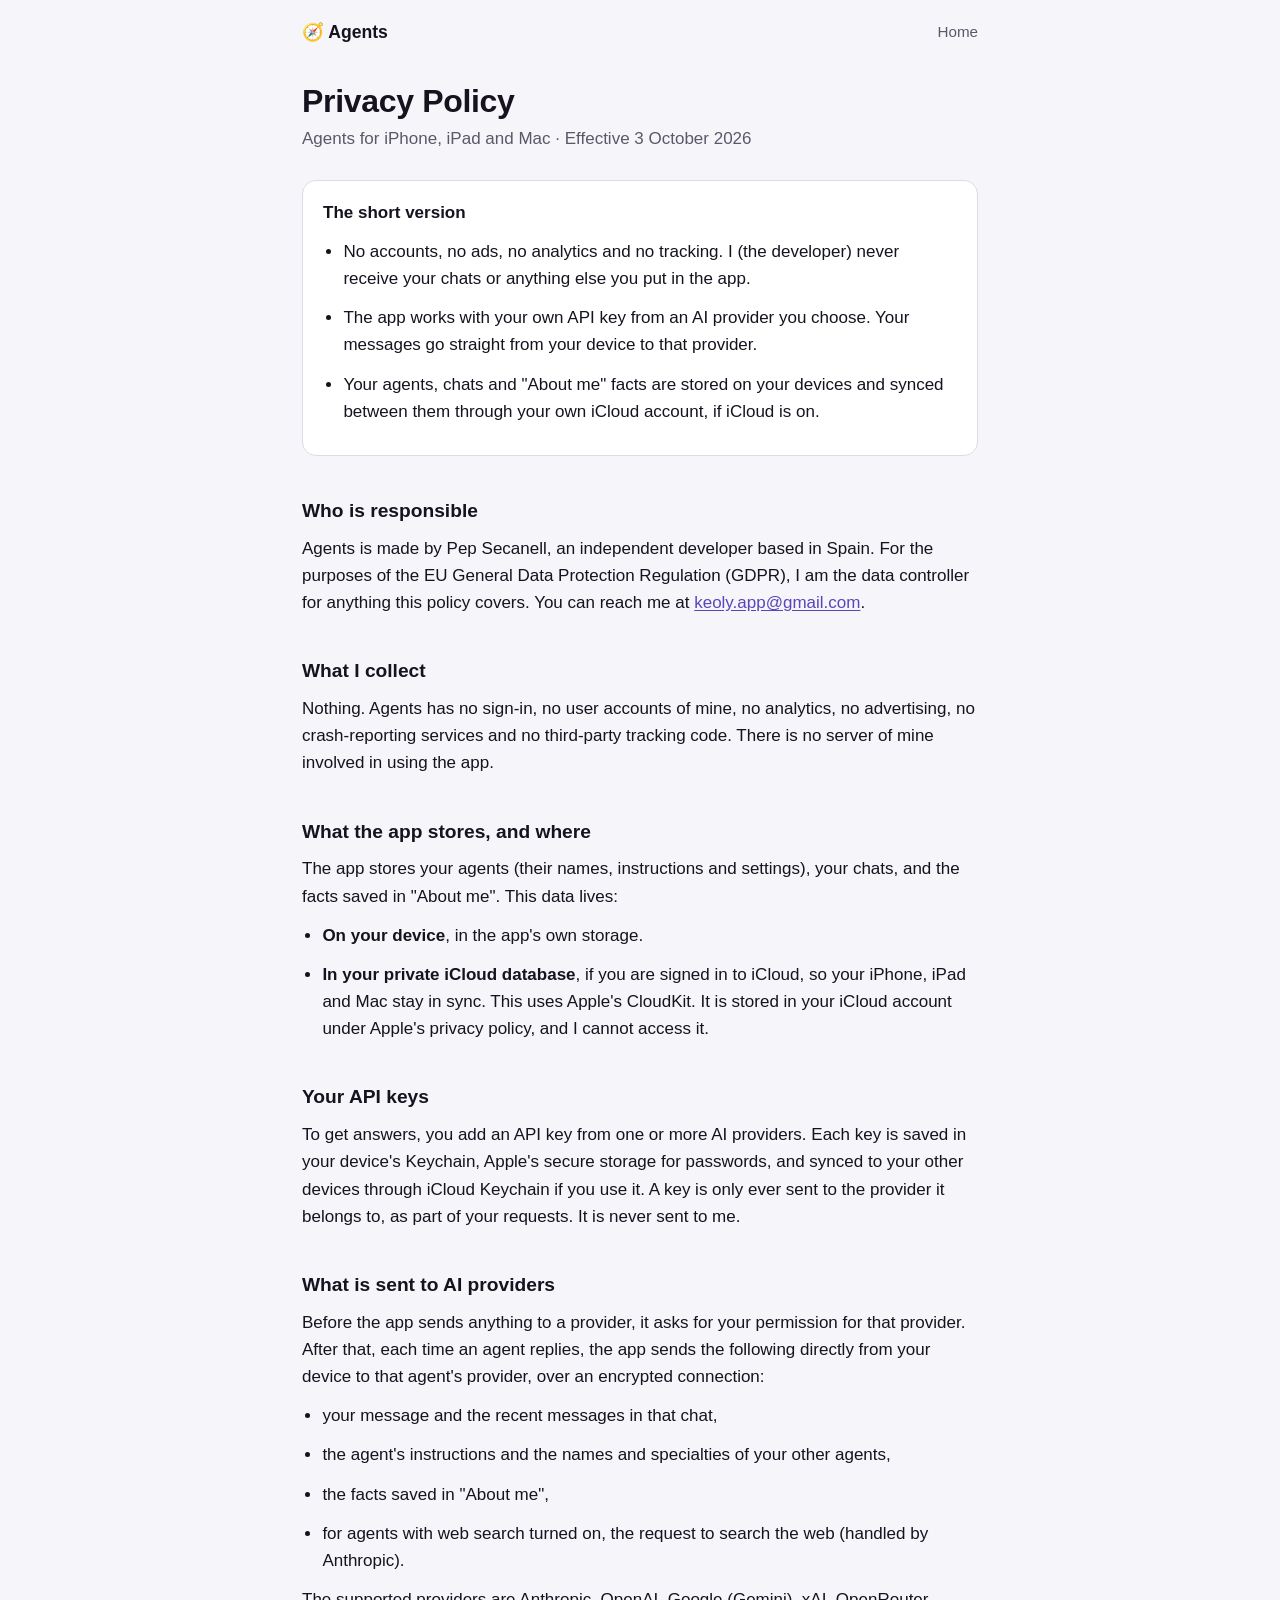
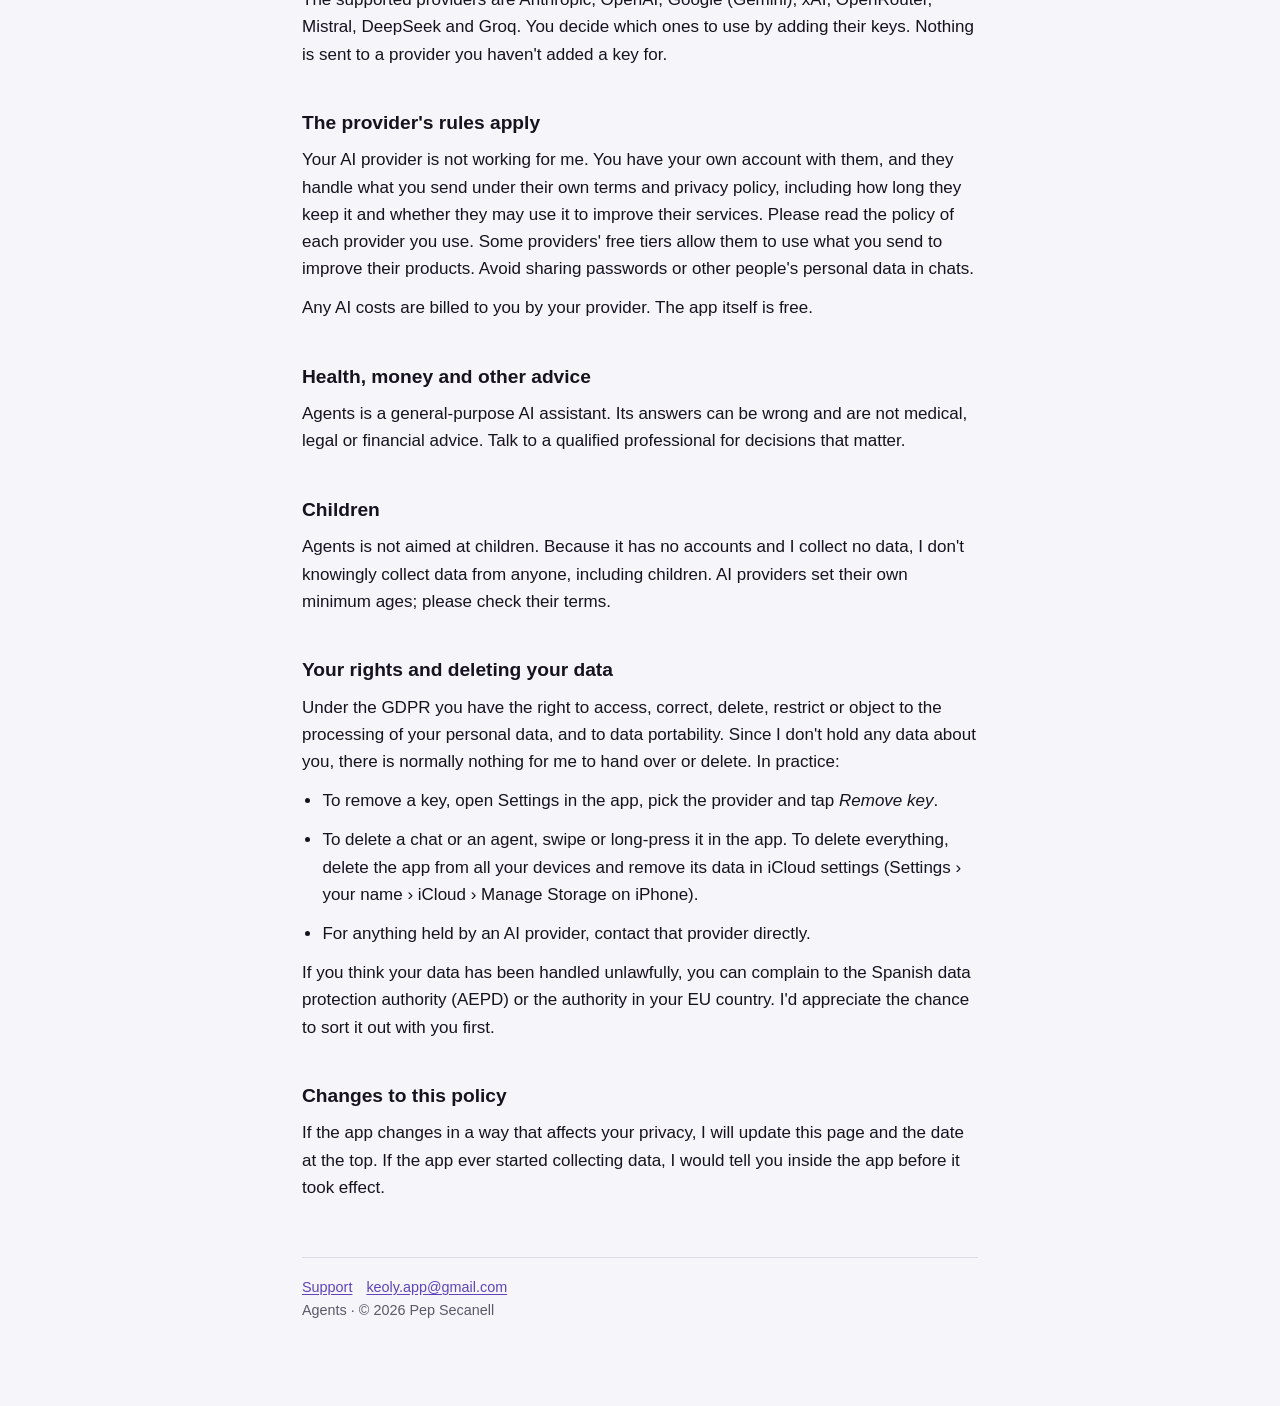
==== apps/Agents/site/public/privacy.html @ 81423b4e "Agents: any provider's API key, team-building main agent (Chief), chat message actions, App Store li" ====
<!DOCTYPE html>
<html lang="en">
<head>
<meta charset="utf-8">
<meta name="viewport" content="width=device-width, initial-scale=1">
<title>Privacy Policy · Agents</title>
<meta name="description" content="Privacy policy for the Agents app for iPhone, iPad and Mac by Pep Secanell.">
<style>
  :root { --ground:#F6F5FA; --ink:#16131F; --muted:#5B5868; --accent:#5B45B8; --line:#DEDAEA; --card:#FFFFFF; }
  * { box-sizing:border-box; }
  html { -webkit-text-size-adjust:100%; }
  body { margin:0; background:var(--ground); color:var(--ink);
         font:17px/1.6 -apple-system, BlinkMacSystemFont, "SF Pro Text", "Segoe UI", Roboto, "Helvetica Neue", Arial, sans-serif; }
  main { max-width:720px; margin:0 auto; padding:36px 22px 72px; }
  header p { color:var(--muted); margin:4px 0 0; }
  h1 { font-size:2rem; line-height:1.2; margin:0; letter-spacing:-0.01em; }
  h2 { font-size:1.2rem; margin:40px 0 8px; }
  p, li { margin:0 0 12px; }
  ul { padding-left:1.2em; margin:0 0 12px; }
  a { color:var(--accent); text-underline-offset:2px; }
  .summary { background:var(--card); border:1px solid var(--line); border-radius:14px; padding:18px 20px; margin:28px 0 8px; }
  .summary ul:last-child { margin-bottom:0; }
  footer { margin-top:56px; padding-top:18px; border-top:1px solid var(--line); color:var(--muted); font-size:0.9rem; }
  footer a { margin-right:14px; }
  .topbar { max-width:720px; margin:0 auto; padding:18px 22px 0; display:flex; align-items:center; justify-content:space-between; }
  .topbar a.home { color:var(--ink); text-decoration:none; font-weight:600; font-size:1.1rem; }
  .topbar a.back { color:var(--muted); font-size:.95rem; text-decoration:none; }
  a:focus-visible { outline:2px solid var(--accent); outline-offset:3px; border-radius:4px; }
  @media (prefers-color-scheme: dark) { :root { --ground:#100E17; --ink:#ECEAF3; --muted:#A9A5B8; --accent:#A996F2; --line:#2B2838; --card:#1A1724; } }
</style>
</head>
<body>
<header class="topbar">
  <a class="home" href="/">🧭 Agents</a>
  <a class="back" href="/">Home</a>
</header>
<main>
  <header>
    <h1>Privacy Policy</h1>
    <p>Agents for iPhone, iPad and Mac · Effective 3 October 2026</p>
  </header>

  <div class="summary">
    <p><strong>The short version</strong></p>
    <ul>
      <li>No accounts, no ads, no analytics and no tracking. I (the developer) never receive your chats or anything else you put in the app.</li>
      <li>The app works with your own API key from an AI provider you choose. Your messages go straight from your device to that provider.</li>
      <li>Your agents, chats and "About me" facts are stored on your devices and synced between them through your own iCloud account, if iCloud is on.</li>
    </ul>
  </div>

  <h2>Who is responsible</h2>
  <p>Agents is made by Pep Secanell, an independent developer based in Spain. For the purposes of the EU General Data Protection Regulation (GDPR), I am the data controller for anything this policy covers. You can reach me at <a href="mailto:keoly.app@gmail.com">keoly.app@gmail.com</a>.</p>

  <h2>What I collect</h2>
  <p>Nothing. Agents has no sign-in, no user accounts of mine, no analytics, no advertising, no crash-reporting services and no third-party tracking code. There is no server of mine involved in using the app.</p>

  <h2>What the app stores, and where</h2>
  <p>The app stores your agents (their names, instructions and settings), your chats, and the facts saved in "About me". This data lives:</p>
  <ul>
    <li><strong>On your device</strong>, in the app's own storage.</li>
    <li><strong>In your private iCloud database</strong>, if you are signed in to iCloud, so your iPhone, iPad and Mac stay in sync. This uses Apple's CloudKit. It is stored in your iCloud account under Apple's privacy policy, and I cannot access it.</li>
  </ul>

  <h2>Your API keys</h2>
  <p>To get answers, you add an API key from one or more AI providers. Each key is saved in your device's Keychain, Apple's secure storage for passwords, and synced to your other devices through iCloud Keychain if you use it. A key is only ever sent to the provider it belongs to, as part of your requests. It is never sent to me.</p>

  <h2>What is sent to AI providers</h2>
  <p>Before the app sends anything to a provider, it asks for your permission for that provider. After that, each time an agent replies, the app sends the following directly from your device to that agent's provider, over an encrypted connection:</p>
  <ul>
    <li>your message and the recent messages in that chat,</li>
    <li>the agent's instructions and the names and specialties of your other agents,</li>
    <li>the facts saved in "About me",</li>
    <li>for agents with web search turned on, the request to search the web (handled by Anthropic).</li>
  </ul>
  <p>The supported providers are Anthropic, OpenAI, Google (Gemini), xAI, OpenRouter, Mistral, DeepSeek and Groq. You decide which ones to use by adding their keys. Nothing is sent to a provider you haven't added a key for.</p>

  <h2>The provider's rules apply</h2>
  <p>Your AI provider is not working for me. You have your own account with them, and they handle what you send under their own terms and privacy policy, including how long they keep it and whether they may use it to improve their services. Please read the policy of each provider you use. Some providers' free tiers allow them to use what you send to improve their products. Avoid sharing passwords or other people's personal data in chats.</p>
  <p>Any AI costs are billed to you by your provider. The app itself is free.</p>

  <h2>Health, money and other advice</h2>
  <p>Agents is a general-purpose AI assistant. Its answers can be wrong and are not medical, legal or financial advice. Talk to a qualified professional for decisions that matter.</p>

  <h2>Children</h2>
  <p>Agents is not aimed at children. Because it has no accounts and I collect no data, I don't knowingly collect data from anyone, including children. AI providers set their own minimum ages; please check their terms.</p>

  <h2>Your rights and deleting your data</h2>
  <p>Under the GDPR you have the right to access, correct, delete, restrict or object to the processing of your personal data, and to data portability. Since I don't hold any data about you, there is normally nothing for me to hand over or delete. In practice:</p>
  <ul>
    <li>To remove a key, open Settings in the app, pick the provider and tap <em>Remove key</em>.</li>
    <li>To delete a chat or an agent, swipe or long-press it in the app. To delete everything, delete the app from all your devices and remove its data in iCloud settings (Settings › your name › iCloud › Manage Storage on iPhone).</li>
    <li>For anything held by an AI provider, contact that provider directly.</li>
  </ul>
  <p>If you think your data has been handled unlawfully, you can complain to the Spanish data protection authority (AEPD) or the authority in your EU country. I'd appreciate the chance to sort it out with you first.</p>

  <h2>Changes to this policy</h2>
  <p>If the app changes in a way that affects your privacy, I will update this page and the date at the top. If the app ever started collecting data, I would tell you inside the app before it took effect.</p>

  <footer>
    <a href="/support.html">Support</a><a href="mailto:keoly.app@gmail.com">keoly.app@gmail.com</a>
    <p>Agents · © 2026 Pep Secanell</p>
  </footer>
</main>
</body>
</html>
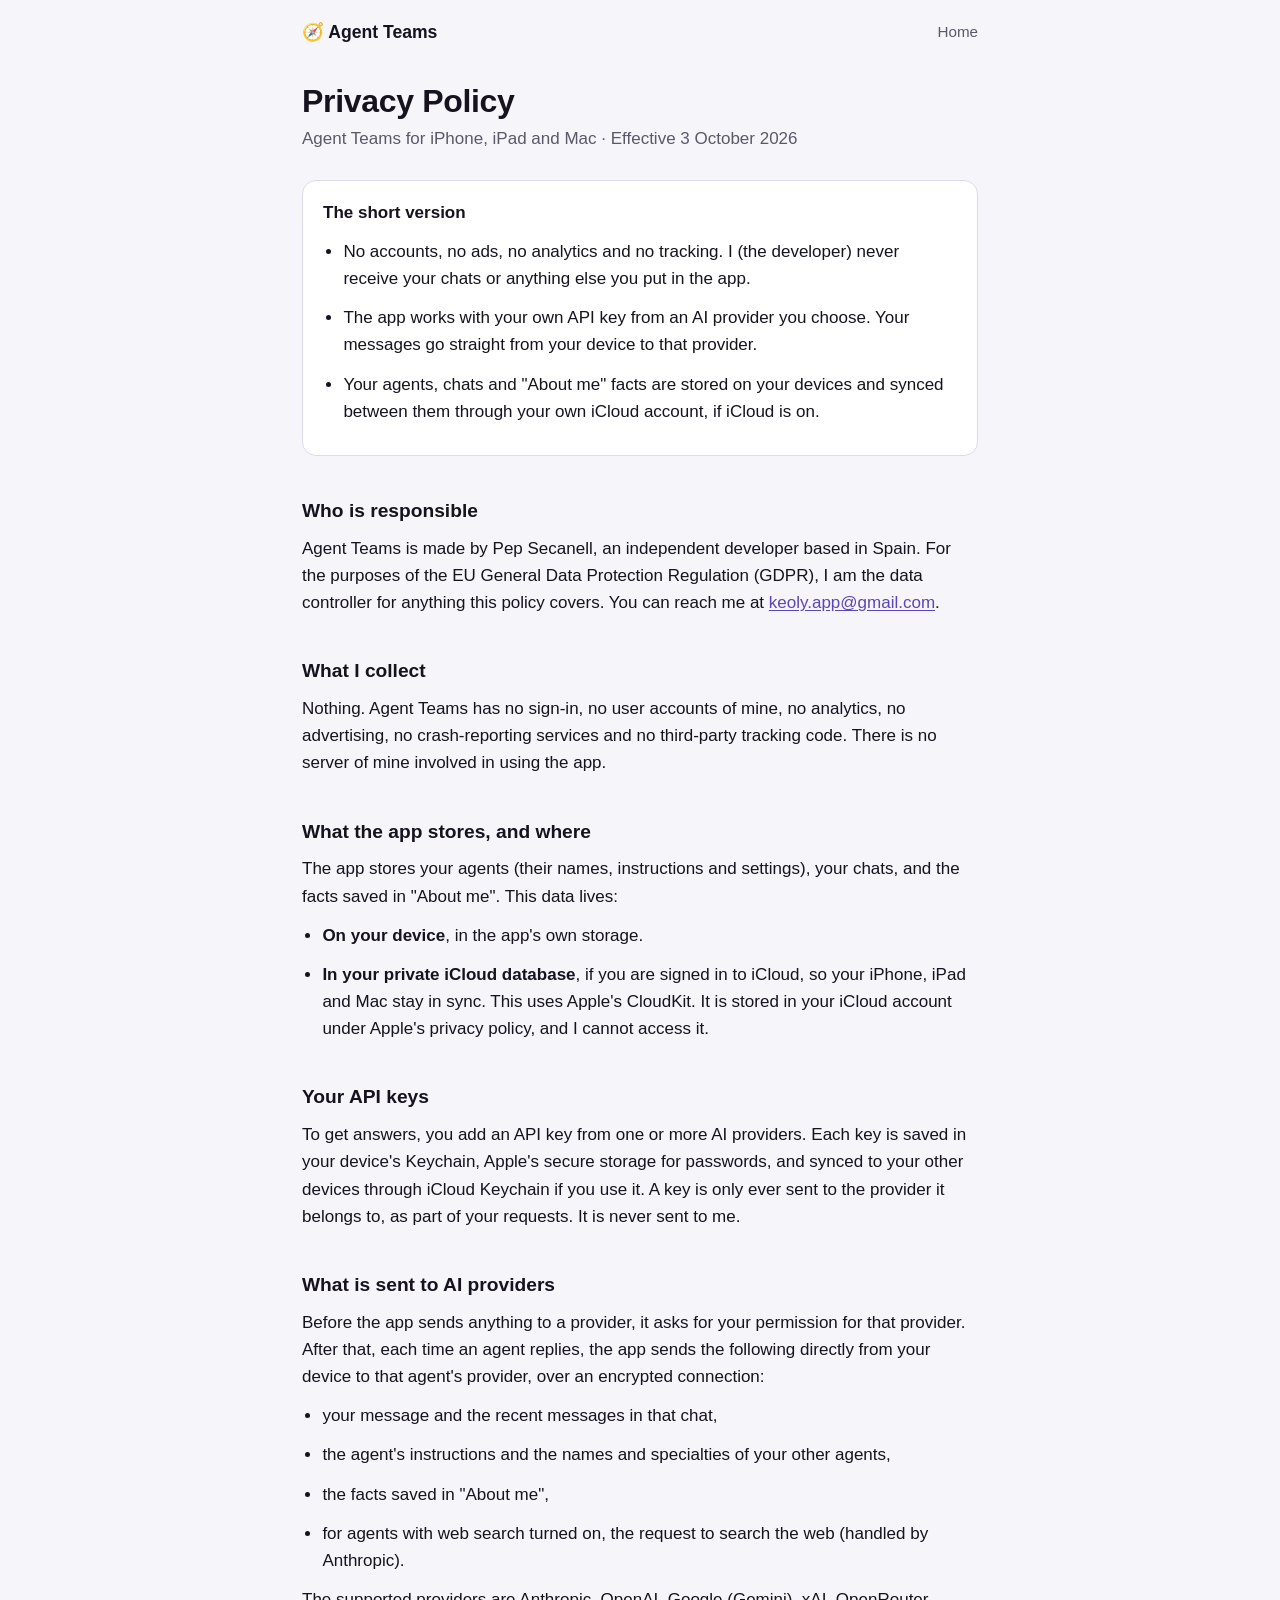
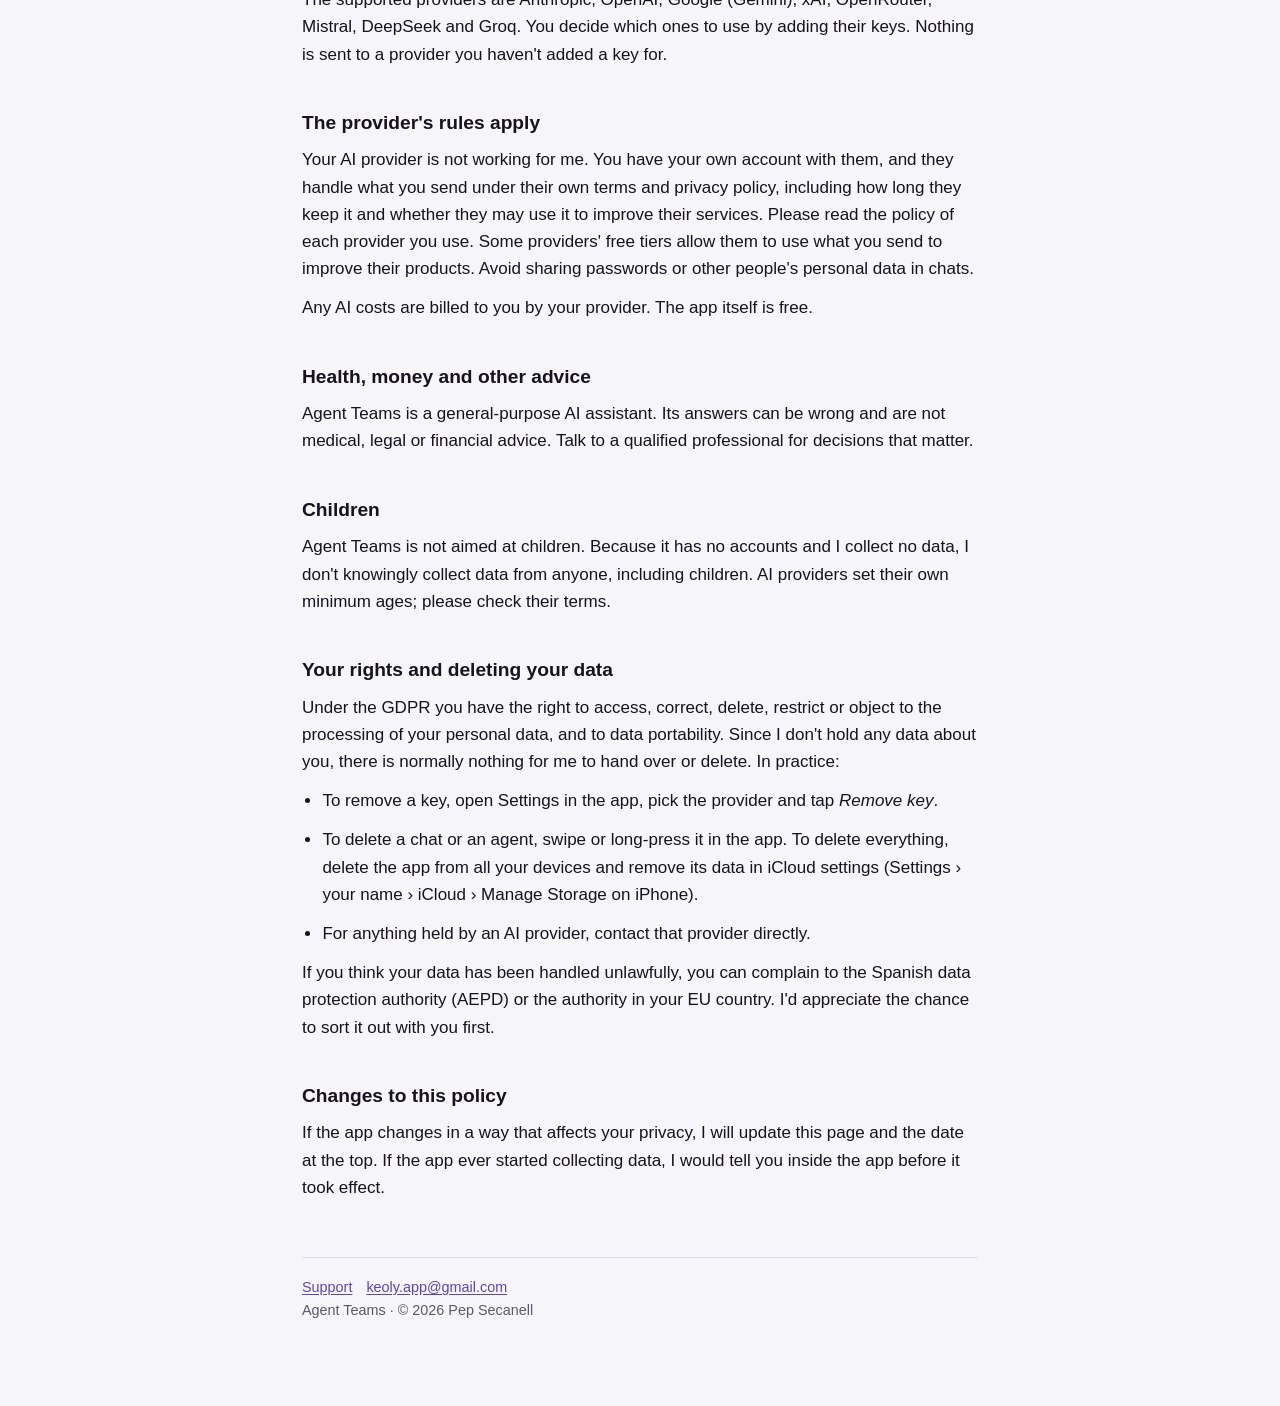
==== commit 65af56aa: "Agents: rename to Agent Teams Co-Authored-By: Claude Opus 5.5 <noreply@anthropic.com>" ====
--- a/apps/Agents/site/public/privacy.html
+++ b/apps/Agents/site/public/privacy.html
@@ -3,8 +3,8 @@
 <head>
 <meta charset="utf-8">
 <meta name="viewport" content="width=device-width, initial-scale=1">
-<title>Privacy Policy · Agents</title>
-<meta name="description" content="Privacy policy for the Agents app for iPhone, iPad and Mac by Pep Secanell.">
+<title>Privacy Policy · Agent Teams</title>
+<meta name="description" content="Privacy policy for the Agent Teams app for iPhone, iPad and Mac by Pep Secanell.">
 <style>
   :root { --ground:#F6F5FA; --ink:#16131F; --muted:#5B5868; --accent:#5B45B8; --line:#DEDAEA; --card:#FFFFFF; }
   * { box-sizing:border-box; }
@@ -31,13 +31,13 @@
 </head>
 <body>
 <header class="topbar">
-  <a class="home" href="/">🧭 Agents</a>
+  <a class="home" href="/">🧭 Agent Teams</a>
   <a class="back" href="/">Home</a>
 </header>
 <main>
   <header>
     <h1>Privacy Policy</h1>
-    <p>Agents for iPhone, iPad and Mac · Effective 3 October 2026</p>
+    <p>Agent Teams for iPhone, iPad and Mac · Effective 3 October 2026</p>
   </header>
 
   <div class="summary">
@@ -50,10 +50,10 @@
   </div>
 
   <h2>Who is responsible</h2>
-  <p>Agents is made by Pep Secanell, an independent developer based in Spain. For the purposes of the EU General Data Protection Regulation (GDPR), I am the data controller for anything this policy covers. You can reach me at <a href="mailto:keoly.app@gmail.com">keoly.app@gmail.com</a>.</p>
+  <p>Agent Teams is made by Pep Secanell, an independent developer based in Spain. For the purposes of the EU General Data Protection Regulation (GDPR), I am the data controller for anything this policy covers. You can reach me at <a href="mailto:keoly.app@gmail.com">keoly.app@gmail.com</a>.</p>
 
   <h2>What I collect</h2>
-  <p>Nothing. Agents has no sign-in, no user accounts of mine, no analytics, no advertising, no crash-reporting services and no third-party tracking code. There is no server of mine involved in using the app.</p>
+  <p>Nothing. Agent Teams has no sign-in, no user accounts of mine, no analytics, no advertising, no crash-reporting services and no third-party tracking code. There is no server of mine involved in using the app.</p>
 
   <h2>What the app stores, and where</h2>
   <p>The app stores your agents (their names, instructions and settings), your chats, and the facts saved in "About me". This data lives:</p>
@@ -80,10 +80,10 @@
   <p>Any AI costs are billed to you by your provider. The app itself is free.</p>
 
   <h2>Health, money and other advice</h2>
-  <p>Agents is a general-purpose AI assistant. Its answers can be wrong and are not medical, legal or financial advice. Talk to a qualified professional for decisions that matter.</p>
+  <p>Agent Teams is a general-purpose AI assistant. Its answers can be wrong and are not medical, legal or financial advice. Talk to a qualified professional for decisions that matter.</p>
 
   <h2>Children</h2>
-  <p>Agents is not aimed at children. Because it has no accounts and I collect no data, I don't knowingly collect data from anyone, including children. AI providers set their own minimum ages; please check their terms.</p>
+  <p>Agent Teams is not aimed at children. Because it has no accounts and I collect no data, I don't knowingly collect data from anyone, including children. AI providers set their own minimum ages; please check their terms.</p>
 
   <h2>Your rights and deleting your data</h2>
   <p>Under the GDPR you have the right to access, correct, delete, restrict or object to the processing of your personal data, and to data portability. Since I don't hold any data about you, there is normally nothing for me to hand over or delete. In practice:</p>
@@ -99,7 +99,7 @@
 
   <footer>
     <a href="/support.html">Support</a><a href="mailto:keoly.app@gmail.com">keoly.app@gmail.com</a>
-    <p>Agents · © 2026 Pep Secanell</p>
+    <p>Agent Teams · © 2026 Pep Secanell</p>
   </footer>
 </main>
 </body>
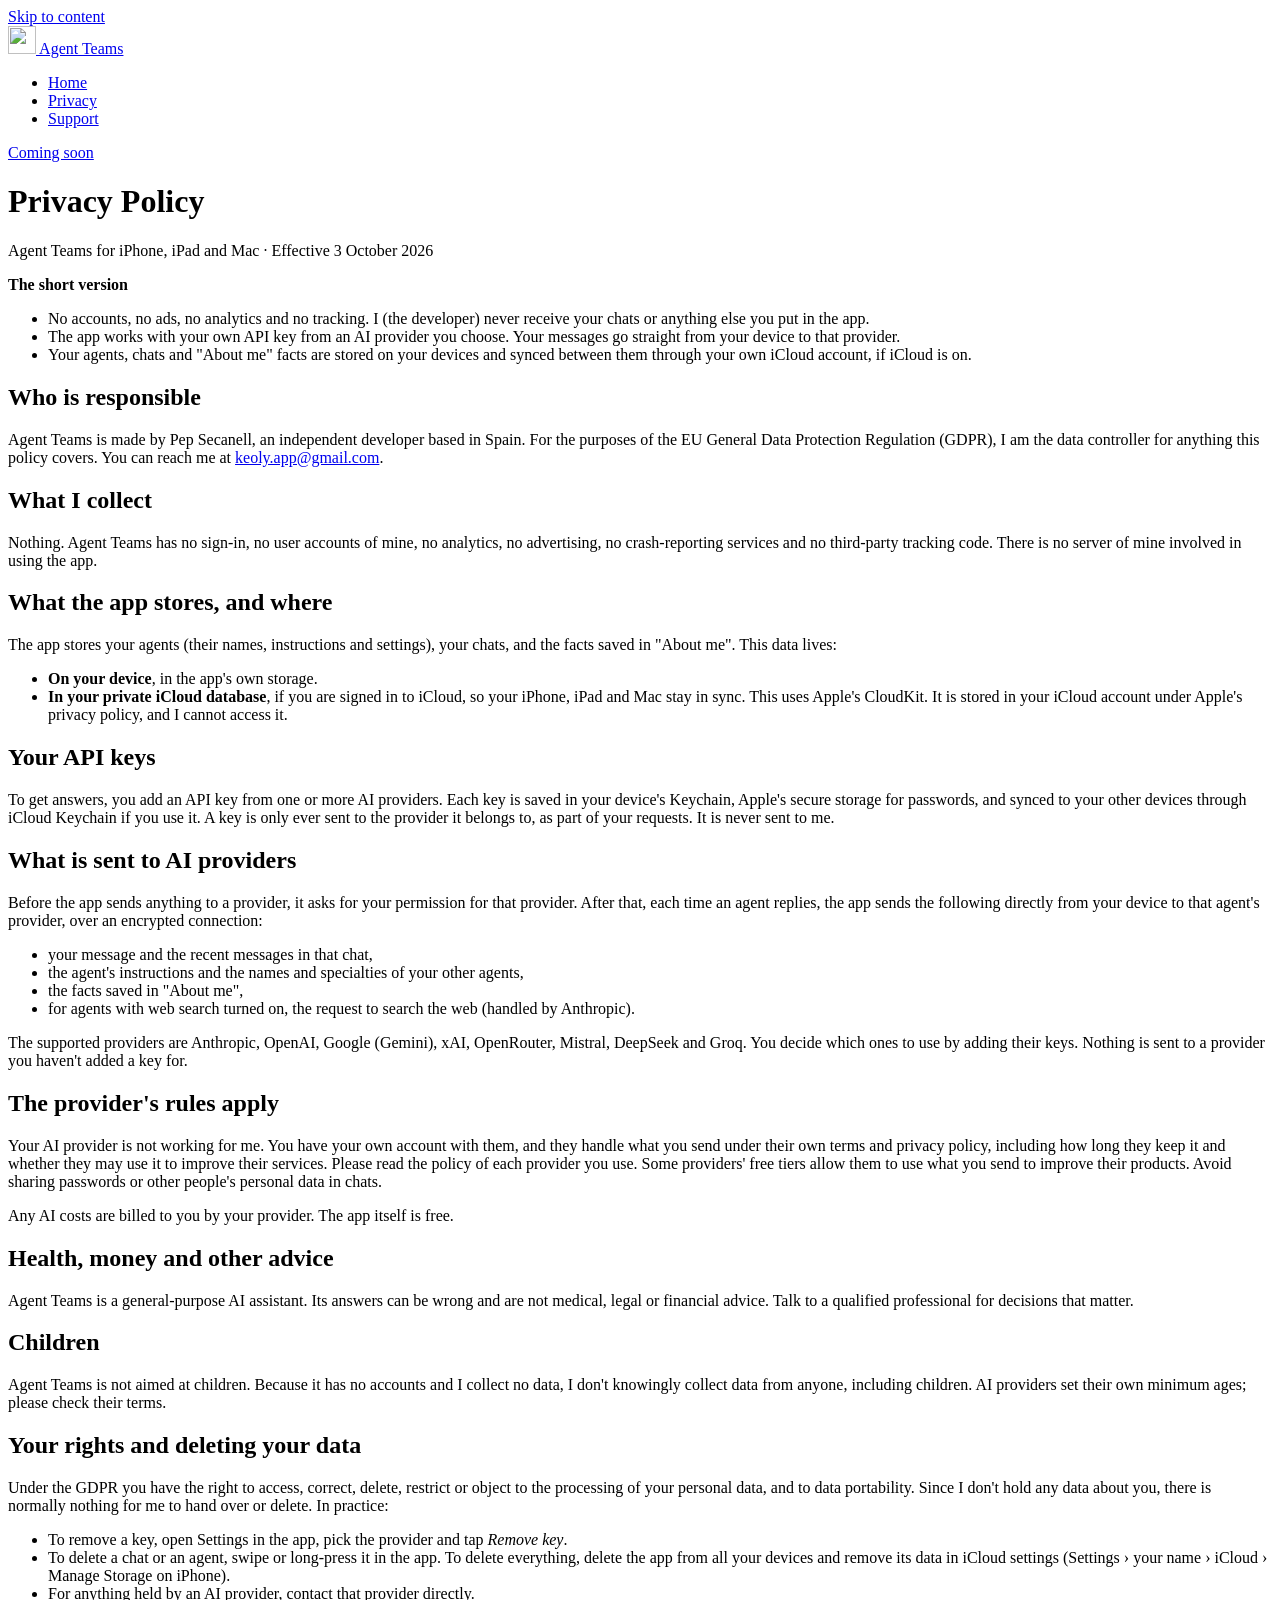
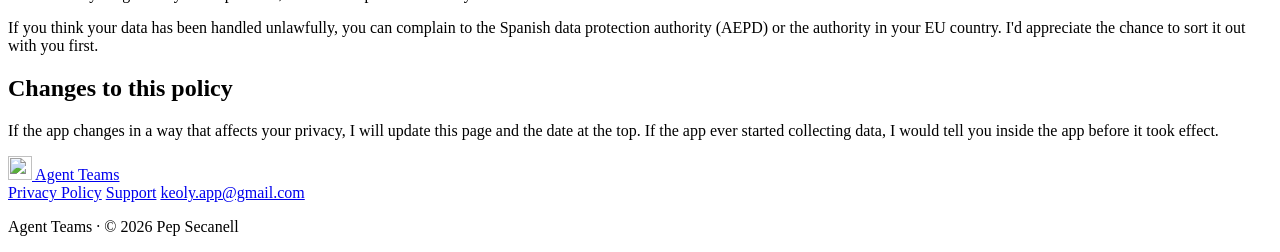
==== commit 8d56335d: "Agent Teams: redesigned website Co-Authored-By: Claude Opus 5.5 <noreply@anthropic.com>" ====
--- a/apps/Agents/site/public/privacy.html
+++ b/apps/Agents/site/public/privacy.html
@@ -2,105 +2,117 @@
 <html lang="en">
 <head>
 <meta charset="utf-8">
-<meta name="viewport" content="width=device-width, initial-scale=1">
+<meta name="viewport" content="width=device-width, initial-scale=1, viewport-fit=cover">
 <title>Privacy Policy · Agent Teams</title>
 <meta name="description" content="Privacy policy for the Agent Teams app for iPhone, iPad and Mac by Pep Secanell.">
-<style>
-  :root { --ground:#F6F5FA; --ink:#16131F; --muted:#5B5868; --accent:#5B45B8; --line:#DEDAEA; --card:#FFFFFF; }
-  * { box-sizing:border-box; }
-  html { -webkit-text-size-adjust:100%; }
-  body { margin:0; background:var(--ground); color:var(--ink);
-         font:17px/1.6 -apple-system, BlinkMacSystemFont, "SF Pro Text", "Segoe UI", Roboto, "Helvetica Neue", Arial, sans-serif; }
-  main { max-width:720px; margin:0 auto; padding:36px 22px 72px; }
-  header p { color:var(--muted); margin:4px 0 0; }
-  h1 { font-size:2rem; line-height:1.2; margin:0; letter-spacing:-0.01em; }
-  h2 { font-size:1.2rem; margin:40px 0 8px; }
-  p, li { margin:0 0 12px; }
-  ul { padding-left:1.2em; margin:0 0 12px; }
-  a { color:var(--accent); text-underline-offset:2px; }
-  .summary { background:var(--card); border:1px solid var(--line); border-radius:14px; padding:18px 20px; margin:28px 0 8px; }
-  .summary ul:last-child { margin-bottom:0; }
-  footer { margin-top:56px; padding-top:18px; border-top:1px solid var(--line); color:var(--muted); font-size:0.9rem; }
-  footer a { margin-right:14px; }
-  .topbar { max-width:720px; margin:0 auto; padding:18px 22px 0; display:flex; align-items:center; justify-content:space-between; }
-  .topbar a.home { color:var(--ink); text-decoration:none; font-weight:600; font-size:1.1rem; }
-  .topbar a.back { color:var(--muted); font-size:.95rem; text-decoration:none; }
-  a:focus-visible { outline:2px solid var(--accent); outline-offset:3px; border-radius:4px; }
-  @media (prefers-color-scheme: dark) { :root { --ground:#100E17; --ink:#ECEAF3; --muted:#A9A5B8; --accent:#A996F2; --line:#2B2838; --card:#1A1724; } }
-</style>
+<link rel="canonical" href="https://agents.keak.app/privacy.html">
+<meta name="theme-color" content="#FBFAFE" media="(prefers-color-scheme: light)">
+<meta name="theme-color" content="#09080D" media="(prefers-color-scheme: dark)">
+<meta property="og:type" content="website">
+<meta property="og:site_name" content="Agent Teams">
+<meta property="og:title" content="Privacy Policy · Agent Teams">
+<meta property="og:description" content="No accounts, no ads, no analytics and no tracking. How Agent Teams handles your data.">
+<meta property="og:url" content="https://agents.keak.app/privacy.html">
+<meta property="og:image" content="https://agents.keak.app/img/og.png">
+<meta name="twitter:card" content="summary_large_image">
+<link rel="icon" type="image/png" sizes="32x32" href="/img/favicon-32.png">
+<link rel="icon" type="image/png" sizes="64x64" href="/img/favicon-64.png">
+<link rel="apple-touch-icon" href="/img/apple-touch-icon.png">
+<link rel="stylesheet" href="/assets/site.css">
 </head>
-<body>
-<header class="topbar">
-  <a class="home" href="/">🧭 Agent Teams</a>
-  <a class="back" href="/">Home</a>
+<body class="page-doc">
+<a class="skip" href="#main">Skip to content</a>
+
+<header class="nav">
+  <div class="wrap">
+    <a class="brand" href="/" aria-label="Agent Teams home"><img src="/img/icon-256.png" width="28" height="28" alt=""> Agent Teams</a>
+    <ul class="nav-links">
+      <li><a href="/">Home</a></li>
+      <li><a href="/privacy.html" aria-current="page">Privacy</a></li>
+      <li><a href="/support.html">Support</a></li>
+    </ul>
+    <a class="btn btn-sm nav-cta" href="/#download">Coming soon</a>
+  </div>
 </header>
-<main>
-  <header>
-    <h1>Privacy Policy</h1>
-    <p>Agent Teams for iPhone, iPad and Mac · Effective 3 October 2026</p>
+
+<main id="main">
+  <header class="doc-hero">
+    <div class="doc" style="padding-bottom:0">
+      <h1>Privacy Policy</h1>
+      <p>Agent Teams for iPhone, iPad and Mac · Effective 3 October 2026</p>
+    </div>
   </header>
 
-  <div class="summary">
-    <p><strong>The short version</strong></p>
+  <article class="doc">
+    <div class="summary">
+      <p><strong>The short version</strong></p>
+      <ul>
+        <li>No accounts, no ads, no analytics and no tracking. I (the developer) never receive your chats or anything else you put in the app.</li>
+        <li>The app works with your own API key from an AI provider you choose. Your messages go straight from your device to that provider.</li>
+        <li>Your agents, chats and "About me" facts are stored on your devices and synced between them through your own iCloud account, if iCloud is on.</li>
+      </ul>
+    </div>
+
+    <h2>Who is responsible</h2>
+    <p>Agent Teams is made by Pep Secanell, an independent developer based in Spain. For the purposes of the EU General Data Protection Regulation (GDPR), I am the data controller for anything this policy covers. You can reach me at <a href="mailto:keoly.app@gmail.com">keoly.app@gmail.com</a>.</p>
+
+    <h2>What I collect</h2>
+    <p>Nothing. Agent Teams has no sign-in, no user accounts of mine, no analytics, no advertising, no crash-reporting services and no third-party tracking code. There is no server of mine involved in using the app.</p>
+
+    <h2>What the app stores, and where</h2>
+    <p>The app stores your agents (their names, instructions and settings), your chats, and the facts saved in "About me". This data lives:</p>
     <ul>
-      <li>No accounts, no ads, no analytics and no tracking. I (the developer) never receive your chats or anything else you put in the app.</li>
-      <li>The app works with your own API key from an AI provider you choose. Your messages go straight from your device to that provider.</li>
-      <li>Your agents, chats and "About me" facts are stored on your devices and synced between them through your own iCloud account, if iCloud is on.</li>
+      <li><strong>On your device</strong>, in the app's own storage.</li>
+      <li><strong>In your private iCloud database</strong>, if you are signed in to iCloud, so your iPhone, iPad and Mac stay in sync. This uses Apple's CloudKit. It is stored in your iCloud account under Apple's privacy policy, and I cannot access it.</li>
     </ul>
+
+    <h2>Your API keys</h2>
+    <p>To get answers, you add an API key from one or more AI providers. Each key is saved in your device's Keychain, Apple's secure storage for passwords, and synced to your other devices through iCloud Keychain if you use it. A key is only ever sent to the provider it belongs to, as part of your requests. It is never sent to me.</p>
+
+    <h2>What is sent to AI providers</h2>
+    <p>Before the app sends anything to a provider, it asks for your permission for that provider. After that, each time an agent replies, the app sends the following directly from your device to that agent's provider, over an encrypted connection:</p>
+    <ul>
+      <li>your message and the recent messages in that chat,</li>
+      <li>the agent's instructions and the names and specialties of your other agents,</li>
+      <li>the facts saved in "About me",</li>
+      <li>for agents with web search turned on, the request to search the web (handled by Anthropic).</li>
+    </ul>
+    <p>The supported providers are Anthropic, OpenAI, Google (Gemini), xAI, OpenRouter, Mistral, DeepSeek and Groq. You decide which ones to use by adding their keys. Nothing is sent to a provider you haven't added a key for.</p>
+
+    <h2>The provider's rules apply</h2>
+    <p>Your AI provider is not working for me. You have your own account with them, and they handle what you send under their own terms and privacy policy, including how long they keep it and whether they may use it to improve their services. Please read the policy of each provider you use. Some providers' free tiers allow them to use what you send to improve their products. Avoid sharing passwords or other people's personal data in chats.</p>
+    <p>Any AI costs are billed to you by your provider. The app itself is free.</p>
+
+    <h2>Health, money and other advice</h2>
+    <p>Agent Teams is a general-purpose AI assistant. Its answers can be wrong and are not medical, legal or financial advice. Talk to a qualified professional for decisions that matter.</p>
+
+    <h2>Children</h2>
+    <p>Agent Teams is not aimed at children. Because it has no accounts and I collect no data, I don't knowingly collect data from anyone, including children. AI providers set their own minimum ages; please check their terms.</p>
+
+    <h2>Your rights and deleting your data</h2>
+    <p>Under the GDPR you have the right to access, correct, delete, restrict or object to the processing of your personal data, and to data portability. Since I don't hold any data about you, there is normally nothing for me to hand over or delete. In practice:</p>
+    <ul>
+      <li>To remove a key, open Settings in the app, pick the provider and tap <em>Remove key</em>.</li>
+      <li>To delete a chat or an agent, swipe or long-press it in the app. To delete everything, delete the app from all your devices and remove its data in iCloud settings (Settings › your name › iCloud › Manage Storage on iPhone).</li>
+      <li>For anything held by an AI provider, contact that provider directly.</li>
+    </ul>
+    <p>If you think your data has been handled unlawfully, you can complain to the Spanish data protection authority (AEPD) or the authority in your EU country. I'd appreciate the chance to sort it out with you first.</p>
+
+    <h2>Changes to this policy</h2>
+    <p>If the app changes in a way that affects your privacy, I will update this page and the date at the top. If the app ever started collecting data, I would tell you inside the app before it took effect.</p>
+  </article>
+</main>
+
+<footer class="foot">
+  <div class="wrap">
+    <a class="brand" href="/"><img src="/img/icon-256.png" width="24" height="24" alt=""> Agent Teams</a>
+    <nav aria-label="Footer">
+      <a href="/privacy.html">Privacy Policy</a>
+      <a href="/support.html">Support</a>
+      <a href="mailto:keoly.app@gmail.com">keoly.app@gmail.com</a>
+    </nav>
+    <p class="copy">Agent Teams · © 2026 Pep Secanell</p>
   </div>
-
-  <h2>Who is responsible</h2>
-  <p>Agent Teams is made by Pep Secanell, an independent developer based in Spain. For the purposes of the EU General Data Protection Regulation (GDPR), I am the data controller for anything this policy covers. You can reach me at <a href="mailto:keoly.app@gmail.com">keoly.app@gmail.com</a>.</p>
-
-  <h2>What I collect</h2>
-  <p>Nothing. Agent Teams has no sign-in, no user accounts of mine, no analytics, no advertising, no crash-reporting services and no third-party tracking code. There is no server of mine involved in using the app.</p>
-
-  <h2>What the app stores, and where</h2>
-  <p>The app stores your agents (their names, instructions and settings), your chats, and the facts saved in "About me". This data lives:</p>
-  <ul>
-    <li><strong>On your device</strong>, in the app's own storage.</li>
-    <li><strong>In your private iCloud database</strong>, if you are signed in to iCloud, so your iPhone, iPad and Mac stay in sync. This uses Apple's CloudKit. It is stored in your iCloud account under Apple's privacy policy, and I cannot access it.</li>
-  </ul>
-
-  <h2>Your API keys</h2>
-  <p>To get answers, you add an API key from one or more AI providers. Each key is saved in your device's Keychain, Apple's secure storage for passwords, and synced to your other devices through iCloud Keychain if you use it. A key is only ever sent to the provider it belongs to, as part of your requests. It is never sent to me.</p>
-
-  <h2>What is sent to AI providers</h2>
-  <p>Before the app sends anything to a provider, it asks for your permission for that provider. After that, each time an agent replies, the app sends the following directly from your device to that agent's provider, over an encrypted connection:</p>
-  <ul>
-    <li>your message and the recent messages in that chat,</li>
-    <li>the agent's instructions and the names and specialties of your other agents,</li>
-    <li>the facts saved in "About me",</li>
-    <li>for agents with web search turned on, the request to search the web (handled by Anthropic).</li>
-  </ul>
-  <p>The supported providers are Anthropic, OpenAI, Google (Gemini), xAI, OpenRouter, Mistral, DeepSeek and Groq. You decide which ones to use by adding their keys. Nothing is sent to a provider you haven't added a key for.</p>
-
-  <h2>The provider's rules apply</h2>
-  <p>Your AI provider is not working for me. You have your own account with them, and they handle what you send under their own terms and privacy policy, including how long they keep it and whether they may use it to improve their services. Please read the policy of each provider you use. Some providers' free tiers allow them to use what you send to improve their products. Avoid sharing passwords or other people's personal data in chats.</p>
-  <p>Any AI costs are billed to you by your provider. The app itself is free.</p>
-
-  <h2>Health, money and other advice</h2>
-  <p>Agent Teams is a general-purpose AI assistant. Its answers can be wrong and are not medical, legal or financial advice. Talk to a qualified professional for decisions that matter.</p>
-
-  <h2>Children</h2>
-  <p>Agent Teams is not aimed at children. Because it has no accounts and I collect no data, I don't knowingly collect data from anyone, including children. AI providers set their own minimum ages; please check their terms.</p>
-
-  <h2>Your rights and deleting your data</h2>
-  <p>Under the GDPR you have the right to access, correct, delete, restrict or object to the processing of your personal data, and to data portability. Since I don't hold any data about you, there is normally nothing for me to hand over or delete. In practice:</p>
-  <ul>
-    <li>To remove a key, open Settings in the app, pick the provider and tap <em>Remove key</em>.</li>
-    <li>To delete a chat or an agent, swipe or long-press it in the app. To delete everything, delete the app from all your devices and remove its data in iCloud settings (Settings › your name › iCloud › Manage Storage on iPhone).</li>
-    <li>For anything held by an AI provider, contact that provider directly.</li>
-  </ul>
-  <p>If you think your data has been handled unlawfully, you can complain to the Spanish data protection authority (AEPD) or the authority in your EU country. I'd appreciate the chance to sort it out with you first.</p>
-
-  <h2>Changes to this policy</h2>
-  <p>If the app changes in a way that affects your privacy, I will update this page and the date at the top. If the app ever started collecting data, I would tell you inside the app before it took effect.</p>
-
-  <footer>
-    <a href="/support.html">Support</a><a href="mailto:keoly.app@gmail.com">keoly.app@gmail.com</a>
-    <p>Agent Teams · © 2026 Pep Secanell</p>
-  </footer>
-</main>
+</footer>
 </body>
 </html>
